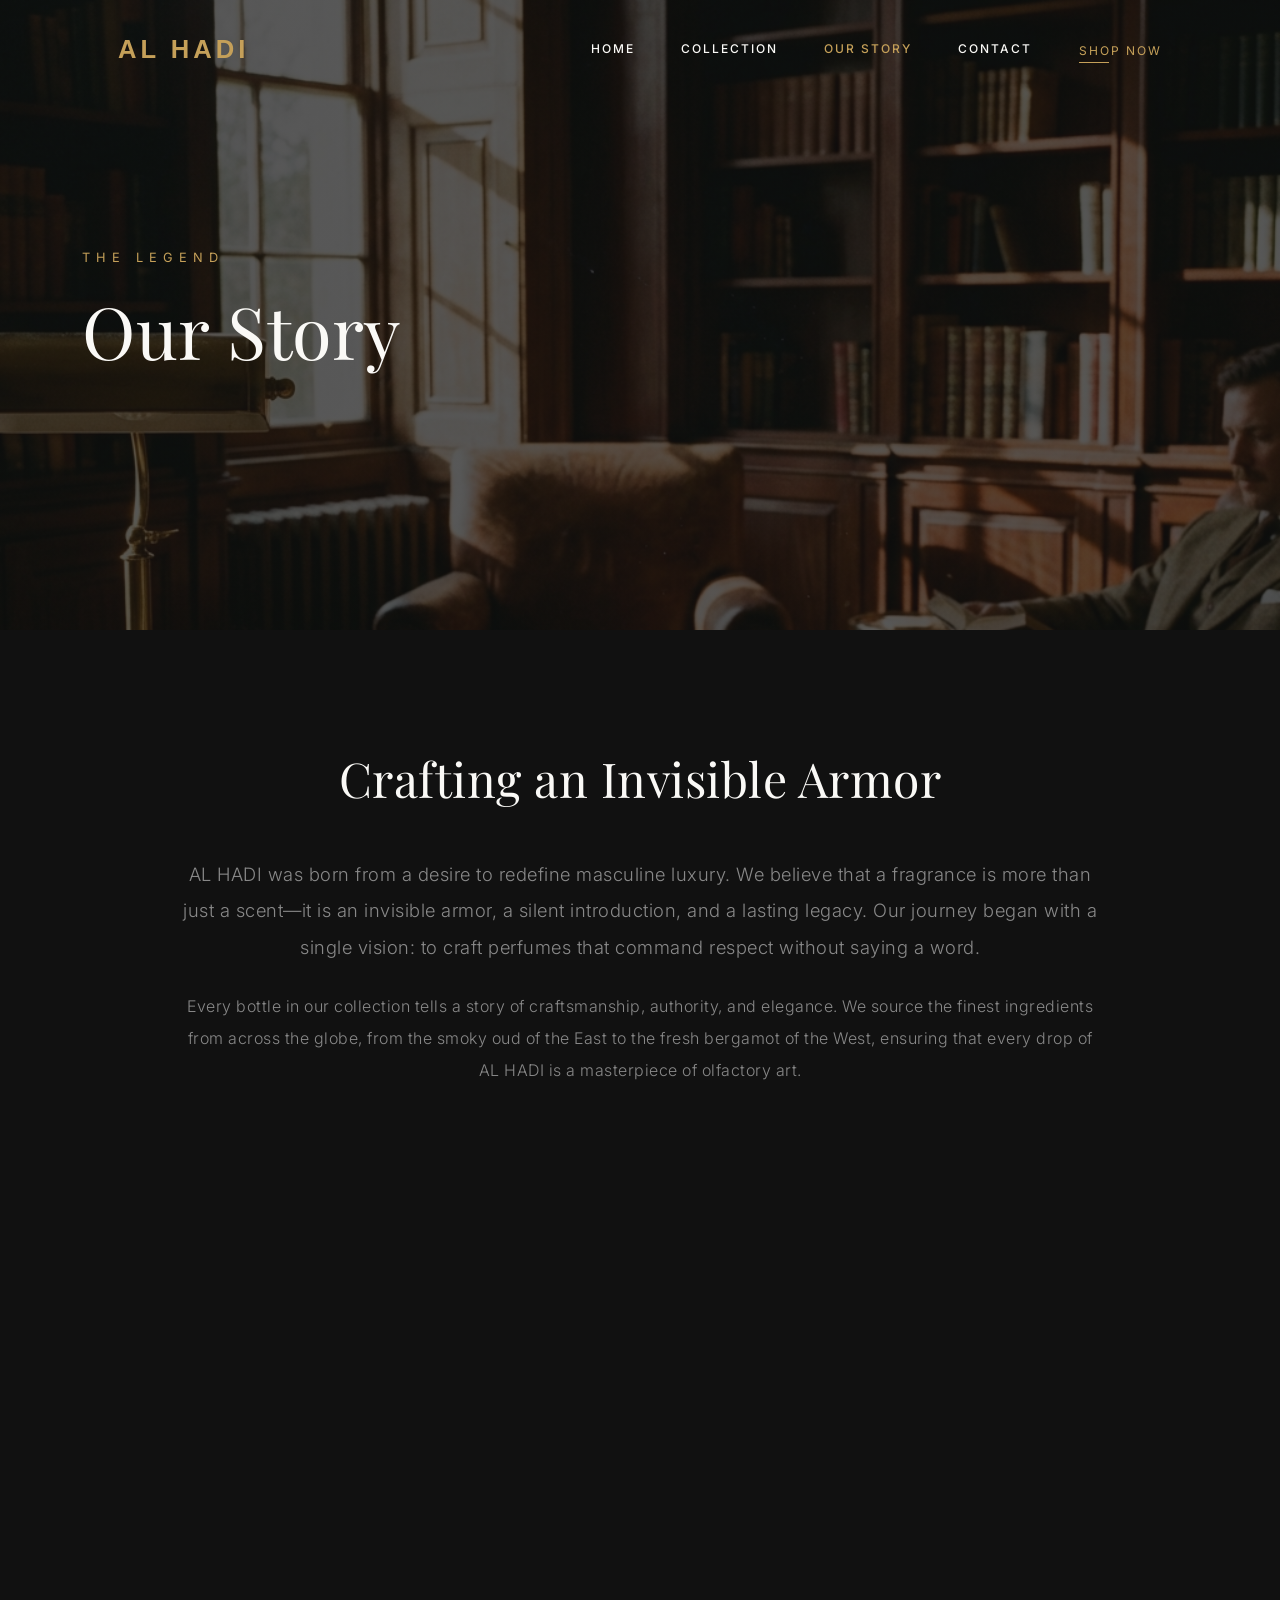
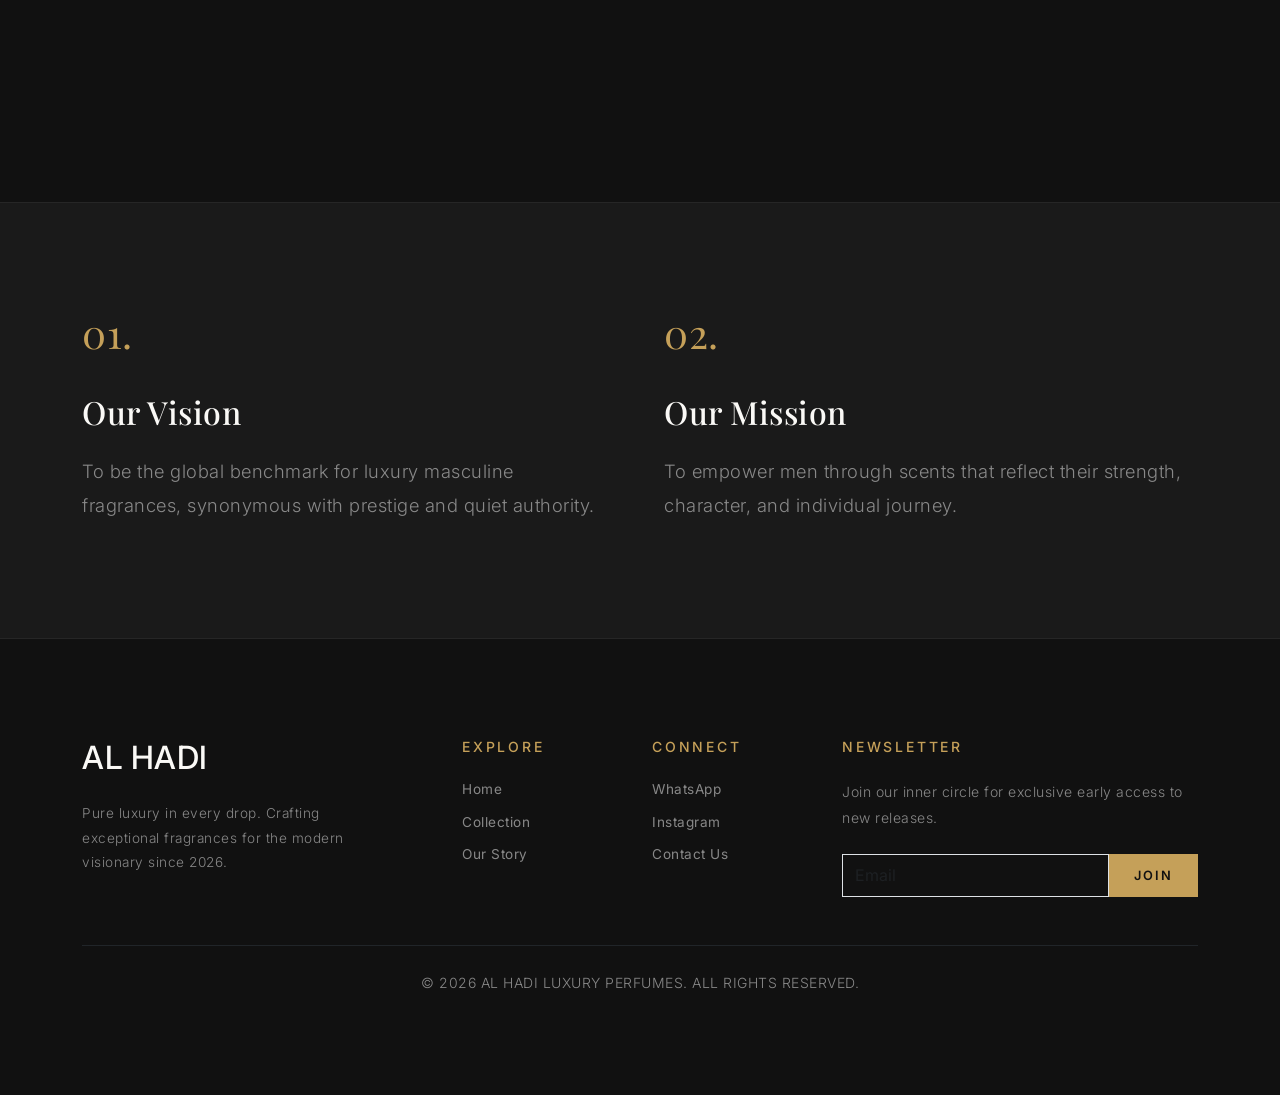
==== about.html @ e06d4dac "all files" ====
<!DOCTYPE html>
<html lang="en">

<head>
    <meta charset="UTF-8">
    <meta name="viewport" content="width=device-width, initial-scale=1.0">
    <title>Our Story | AL HADI Luxury Perfumes</title>
    <!-- Bootstrap 5 CSS -->
    <link href="https://cdn.jsdelivr.net/npm/bootstrap@5.3.3/dist/css/bootstrap.min.css" rel="stylesheet">
    <!-- Google Fonts -->
    <link rel="preconnect" href="https://fonts.googleapis.com">
    <link rel="preconnect" href="https://fonts.gstatic.com" crossorigin>
    <link
        href="https://fonts.googleapis.com/css2?family=Playfair+Display:ital,wght@0,400..900;1,400..900&family=Inter:wght@100..900&display=swap"
        rel="stylesheet">
    <link rel="stylesheet" href="css/main.css">
    <style>
        .about-hero {
            height: 70vh;
            display: flex;
            align-items: center;
            position: relative;
            background: linear-gradient(rgba(17, 17, 17, 0.7), rgba(17, 17, 17, 0.7)), url('assets/lifestyle_placeholder.jpg');
            background-size: cover;
            background-position: center;
            background-attachment: fixed;
        }

        .story-block {
            padding: 120px 0;
        }

        .vision-mission {
            padding: 100px 0;
            border-top: 1px solid rgba(255, 255, 255, 0.05);
            border-bottom: 1px solid rgba(255, 255, 255, 0.05);
        }

        .philosophy-icon {
            font-size: 2.5rem;
            color: var(--gold-accent);
            margin-bottom: 30px;
        }
    </style>
</head>

<body class="bg-black">

    <nav class="navbar navbar-expand-lg fixed-top luxury-nav scrolled" id="mainNav">
        <div class="container px-4 px-lg-5">
            <a class="navbar-brand logo" href="index.html">AL HADI</a>

            <button class="navbar-toggler" type="button" data-bs-toggle="collapse" data-bs-target="#navbarContent"
                aria-controls="navbarContent" aria-expanded="false" aria-label="Toggle navigation">
                <span class="navbar-toggler-icon"></span>
            </button>

            <div class="collapse navbar-collapse" id="navbarContent">
                <ul class="navbar-nav ms-auto mb-2 mb-lg-0">
                    <li class="nav-item"><a class="nav-link" href="index.html">Home</a></li>
                    <li class="nav-item"><a class="nav-link" href="collection.html">Collection</a></li>
                    <li class="nav-item"><a class="nav-link active" href="about.html">Our Story</a></li>
                    <li class="nav-item"><a class="nav-link" href="contact.html">Contact</a></li>
                </ul>
                <div class="ms-lg-4 d-none d-lg-block">
                    <a href="collection.html" class="btn-minimal">Shop Now</a>
                </div>
            </div>
        </div>
    </nav>

    <section class="about-hero">
        <div class="container">
            <div class="fade-up">
                <span class="subtitle">The Legend</span>
                <h1 class="serif display-2">Our Story</h1>
            </div>
        </div>
    </section>

    <main>
        <div class="story-block">
            <div class="container">
                <div class="row justify-content-center text-center">
                    <div class="col-lg-10">
                        <div class="fade-up">
                            <h2 class="serif display-5 mb-5">Crafting an Invisible Armor</h2>
                            <p class="lead text-muted mb-4" style="line-height: 2;">AL HADI was born from a desire to
                                redefine masculine luxury. We believe that a fragrance is more than just a scent—it is
                                an invisible armor, a silent introduction, and a lasting legacy. Our journey began with
                                a single vision: to craft perfumes that command respect without saying a word.</p>
                            <p class="text-muted mb-5" style="line-height: 2;">Every bottle in our collection tells a
                                story of craftsmanship, authority, and elegance. We source the finest ingredients from
                                across the globe, from the smoky oud of the East to the fresh bergamot of the West,
                                ensuring that every drop of AL HADI is a masterpiece of olfactory art.</p>
                            <img src="assets/lifestyle_placeholder.jpg" alt="Legacy" class="img-fluid reveal-right mt-5"
                                style="max-height: 500px; width: 100%; object-fit: cover;">
                        </div>
                    </div>
                </div>
            </div>
        </div>

        <div class="vision-mission bg-matte">
            <div class="container">
                <div class="row g-5">
                    <div class="col-md-6">
                        <div class="fade-up">
                            <div class="philosophy-icon serif">01.</div>
                            <h3 class="serif h2 mb-4">Our Vision</h3>
                            <p class="text-muted lead">To be the global benchmark for luxury masculine fragrances,
                                synonymous with prestige and quiet authority.</p>
                        </div>
                    </div>
                    <div class="col-md-6">
                        <div class="fade-up">
                            <div class="philosophy-icon serif">02.</div>
                            <h3 class="serif h2 mb-4">Our Mission</h3>
                            <p class="text-muted lead">To empower men through scents that reflect their strength,
                                character, and individual journey.</p>
                        </div>
                    </div>
                </div>
            </div>
        </div>
    </main>

    <footer class="bg-black text-ivory">
        <div class="container py-6">
            <div class="row gy-5">
                <div class="col-lg-4 col-md-6">
                    <div class="footer-brand">
                        <h2 class="logo mb-4">AL HADI</h2>
                        <p class="text-muted pe-lg-5">Pure luxury in every drop. Crafting exceptional fragrances for the
                            modern visionary since 2026.</p>
                    </div>
                </div>
                <div class="col-lg-2 col-md-3 col-6">
                    <h5 class="text-gold mb-4 small tracking-widest text-uppercase">Explore</h5>
                    <ul class="list-unstyled footer-links">
                        <li><a href="index.html">Home</a></li>
                        <li><a href="collection.html">Collection</a></li>
                        <li><a href="about.html">Our Story</a></li>
                    </ul>
                </div>
                <div class="col-lg-2 col-md-3 col-6">
                    <h5 class="text-gold mb-4 small tracking-widest text-uppercase">Connect</h5>
                    <ul class="list-unstyled footer-links">
                        <li><a href="https://wa.me/923096273676">WhatsApp</a></li>
                        <li><a href="#">Instagram</a></li>
                        <li><a href="contact.html">Contact Us</a></li>
                    </ul>
                </div>
                <div class="col-lg-4 col-md-12">
                    <h5 class="text-gold mb-4 small tracking-widest text-uppercase">Newsletter</h5>
                    <p class="text-muted small mb-4">Join our inner circle for exclusive early access to new releases.
                    </p>
                    <div class="newsletter-form d-flex">
                        <input type="email" placeholder="Email"
                            class="form-control bg-transparent border-gold text-white rounded-0">
                        <button class="btn-gold-fill">Join</button>
                    </div>
                </div>
            </div>
            <div class="footer-bottom mt-5 pt-4 border-top border-dark text-center">
                <p class="small text-muted mb-0">&copy; 2026 AL HADI LUXURY PERFUMES. ALL RIGHTS RESERVED.</p>
            </div>
        </div>
    </footer>

    <!-- Bootstrap JS Bundle -->
    <!-- Bootstrap JS Bundle -->
    <script src="https://cdn.jsdelivr.net/npm/bootstrap@5.3.3/dist/js/bootstrap.bundle.min.js"></script>
    <script src="js/products.js"></script>
    <script src="js/main.js"></script>
</body>

</html>
---- css/main.css ----
:root {
    --primary-black: #111111;
    --matte-black: #1A1A1A;
    --gold-accent: #C5A059;
    --gold-hover: #DBC08B;
    --ivory-white: #FAF9F6;
    --text-muted: #888888;
    --border-gold: rgba(197, 160, 89, 0.3);

    --serif: "Playfair Display", serif;
    --sans: "Inter", sans-serif;

    --transition: 0.6s cubic-bezier(0.4, 0, 0.2, 1);
    --transition-fast: 0.3s ease;
}

/* Base Styles */
body {
    background-color: var(--primary-black);
    color: var(--ivory-white);
    font-family: var(--sans);
    letter-spacing: 0.5px;
    overflow-x: hidden;
    -webkit-font-smoothing: antialiased;
}

p {
    color: var(--ivory-white);
    line-height: 1.8;
    font-weight: 300;
}

.lead {
    font-size: 1.15rem;
    font-weight: 300;
    line-height: 1.8;
}

.text-muted {
    color: var(--text-muted) !important;
}


.serif {
    font-family: var(--serif);
}

.tracking-widest {
    letter-spacing: 0.2em;
}

.text-gold {
    color: var(--gold-accent) !important;
}

.bg-matte {
    background-color: var(--matte-black) !important;
}

.bg-black {
    background-color: var(--primary-black) !important;
}

.text-ivory {
    color: var(--ivory-white) !important;
}

/* Scrollbar */
::-webkit-scrollbar {
    width: 6px;
}

::-webkit-scrollbar-track {
    background: var(--primary-black);
}

::-webkit-scrollbar-thumb {
    background: var(--gold-accent);
}

/* Navigation Overhaul */
.luxury-nav {
    padding: 25px 0;
    transition: var(--transition);
    background: transparent;
}

.luxury-nav.scrolled {
    background: rgba(17, 17, 17, 0.98);
    backdrop-filter: blur(15px);
    padding: 15px 0;
    border-bottom: 1px solid rgba(197, 160, 89, 0.1);
}

.navbar-brand.logo {
    font-size: 1.6rem;
    font-family:'Segoe UI', Tahoma, Geneva, Verdana, sans-serif;
    letter-spacing: 4px;
    color: var(--gold-accent) !important;
    text-transform: uppercase;
    font-weight: 700;
    display: flex;
    align-items: center;
}

.navbar-brand.logo img {
    height: 50px;
    width: auto;
    object-fit: contain;
    transition: var(--transition-fast);
    mix-blend-mode: screen;
    filter: brightness(1.2) contrast(1.1);
}

.luxury-nav.scrolled .navbar-brand.logo img {
    height: 40px;
}

.nav-link {
    color: var(--ivory-white) !important;
    text-transform: uppercase;
    font-size: 0.75rem;
    letter-spacing: 2px;
    font-weight: 500;
    margin: 0 15px;
    transition: var(--transition-fast);
    position: relative;
}

.nav-link:hover,
.nav-link.active {
    color: var(--gold-accent) !important;
}

/* Mobile Menu Styling */
@media (max-width: 991.98px) {
    .navbar-collapse {
        background: var(--matte-black);
        position: fixed;
        top: 0;
        right: -100%;
        width: 100%;
        height: 100vh;
        padding: 100px 30px;
        transition: 0.5s cubic-bezier(0.77, 0, 0.175, 1);
        display: block !important;
        z-index: 1050;
    }

    .navbar-collapse.show {
        right: 0;
    }

    .nav-item {
        border-bottom: 1px solid rgba(255, 255, 255, 0.05);
        padding: 15px 0;
    }

    .nav-link {
        font-size: 1.2rem;
        margin: 0;
        letter-spacing: 4px;
    }

    /* Fixed Close Button for Mobile */
    .navbar-toggler {
        border: none;
        padding: 0;
        z-index: 1100;
    }

    .navbar-toggler:focus {
        box-shadow: none;
    }

    .navbar-toggler-icon {
        background-image: none;
        position: relative;
        width: 25px;
        height: 2px;
        background-color: var(--gold-accent);
        transition: 0.3s;
    }

    .navbar-toggler-icon::before,
    .navbar-toggler-icon::after {
        content: '';
        position: absolute;
        width: 25px;
        height: 2px;
        background-color: var(--gold-accent);
        transition: 0.3s;
    }

    .navbar-toggler-icon::before {
        top: -8px;
        left: 0;
    }

    .navbar-toggler-icon::after {
        top: 8px;
        left: 0;
    }

    /* Animation for Toggler when open */
    .navbar-toggler:not(.collapsed) .navbar-toggler-icon {
        background-color: transparent;
    }

    .navbar-toggler:not(.collapsed) .navbar-toggler-icon::before {
        transform: rotate(45deg);
        top: 0;
    }

    .navbar-toggler:not(.collapsed) .navbar-toggler-icon::after {
        transform: rotate(-45deg);
        top: 0;
    }
}

/* Buttons */
.btn-premium {
    display: inline-block;
    padding: 16px 40px;
    border: 1px solid var(--gold-accent);
    color: var(--gold-accent);
    text-transform: uppercase;
    font-size: 0.75rem;
    letter-spacing: 3px;
    text-decoration: none;
    position: relative;
    overflow: hidden;
    background: transparent;
    transition: var(--transition);
}

.btn-premium:hover {
    background: var(--gold-accent);
    color: var(--primary-black);
}

.btn-outline-gold {
    display: inline-block;
    padding: 16px 40px;
    border: 1px solid rgba(255, 255, 255, 0.2);
    color: var(--ivory-white);
    text-transform: uppercase;
    font-size: 0.75rem;
    letter-spacing: 3px;
    text-decoration: none;
    transition: var(--transition);
}

.btn-outline-gold:hover {
    border-color: var(--gold-accent);
    color: var(--gold-accent);
}

.btn-minimal {
    color: var(--gold-accent);
    text-transform: uppercase;
    font-size: 0.75rem;
    letter-spacing: 2px;
    text-decoration: none;
    position: relative;
    padding-bottom: 5px;
}

.btn-minimal::after {
    content: '';
    position: absolute;
    bottom: 0;
    left: 0;
    width: 30px;
    height: 1px;
    background: var(--gold-accent);
    transition: var(--transition);
}

.btn-minimal:hover::after {
    width: 100%;
}

.btn-gold-fill {
    background-color: var(--gold-accent);
    color: var(--primary-black);
    border: none;
    padding: 12px 25px;
    font-size: 0.8rem;
    text-transform: uppercase;
    letter-spacing: 2px;
    font-weight: 600;
    transition: var(--transition);
}

.btn-gold-fill:hover {
    background-color: var(--gold-hover);
}

.hero {
    height: 100vh;
    width: 100%;
    position: relative;
    overflow: hidden;
    display: flex;
    align-items: center;
}

.hero-bg {
    position: absolute;
    top: 0;
    left: 0;
    width: 100%;
    height: 100%;
    object-fit: cover;
    z-index: -1;
}

.hero-overlay {
    position: absolute;
    top: 0;
    left: 0;
    width: 100%;
    height: 100%;
    background: linear-gradient(90deg, rgba(17, 17, 17, 0.8) 0%, rgba(17, 17, 17, 0.3) 40%, transparent 70%),
        linear-gradient(0deg, rgba(17, 17, 17, 0.4) 0%, transparent 20%);
    z-index: 0;
}

.hero-content {
    position: relative;
    z-index: 11;
}

.subtitle {
    display: block;
    color: var(--gold-accent);
    text-transform: uppercase;
    letter-spacing: 6px;
    font-size: 0.8rem;
    margin-bottom: 20px;
}

.hero h1 {
    font-family: var(--serif);
    margin-bottom: 25px;
    line-height: 1.1;
    font-size: clamp(3.5rem, 8vw, 6rem);
    letter-spacing: 12px;
    text-transform: uppercase;
    font-weight: 800;
    text-shadow: 0 10px 30px rgba(0, 0, 0, 0.5);
}

.hero-description {
    font-size: 1.15rem;
    color: var(--ivory-white);
    opacity: 0.9;
    line-height: 1.8;
    font-weight: 300;
    letter-spacing: 0.5px;
    max-width: 450px;
}

.scroll-indicator {
    position: absolute;
    bottom: 40px;
    right: 5%;
    display: flex;
    flex-direction: column;
    align-items: center;
    gap: 20px;
    z-index: 1;
}

.scroll-indicator span {
    text-transform: uppercase;
    font-size: 0.6rem;
    letter-spacing: 4px;
    writing-mode: vertical-lr;
    color: var(--gold-accent);
}

.scroll-indicator .line {
    width: 1px;
    height: 60px;
    background: linear-gradient(to bottom, var(--gold-accent), transparent);
}

/* Product Cards */
.product-card {
    background: var(--matte-black);
    padding: 40px;
    border: 1px solid transparent;
    transition: var(--transition);
    height: 100%;
    display: flex;
    flex-direction: column;
    align-items: center;
    text-align: center;
}

.product-card:hover {
    border-color: var(--border-gold);
    transform: translateY(-10px);
}

.product-img {
    width: 100%;
    aspect-ratio: 3/4;
    overflow: hidden;
    margin-bottom: 30px;
}

.product-img img {
    width: 100%;
    height: 100%;
    object-fit: cover;
    transition: var(--transition);
}

.product-card:hover .product-img img {
    transform: scale(1.05);
}

.product-card .category {
    font-size: 0.65rem;
    text-transform: uppercase;
    letter-spacing: 3px;
    color: var(--gold-accent);
    margin-bottom: 10px;
}

.product-card h3 {
    font-family: var(--serif);
    font-size: 1.4rem;
    margin-bottom: 10px;
}

.product-price {
    font-size: 1rem;
    font-weight: 500;
    margin-bottom: 25px;
    color: var(--ivory-white);
}

/* Animations */
.fade-up {
    opacity: 0;
    transform: translateY(40px);
    transition: opacity 1s cubic-bezier(0.25, 0.46, 0.45, 0.94),
        transform 1s cubic-bezier(0.25, 0.46, 0.45, 0.94);
}

.fade-up.visible {
    opacity: 1;
    transform: translateY(0);
}

.reveal-right {
    clip-path: inset(0 100% 0 0);
    transition: clip-path 1.2s cubic-bezier(0.77, 0, 0.175, 1);
}

.reveal-right.visible {
    clip-path: inset(0 0 0 0);
}

/* Footer Section */
.py-6 {
    padding-top: 100px;
    padding-bottom: 100px;
}

.footer-links li a {
    color: var(--text-muted);
    text-decoration: none;
    font-size: 0.85rem;
    transition: var(--transition-fast);
    display: block;
    margin-bottom: 12px;
}

.footer-links li a:hover {
    color: var(--gold-accent);
    padding-left: 5px;
}

footer p {
    color: var(--text-muted);
    font-size: 0.85rem;
}

.form-control:focus {
    box-shadow: none;
    border-color: var(--gold-accent);
}

/* Responsive */
@media (max-width: 991px) {
    .display-1 {
        font-size: 4rem;
    }

    header {
        padding: 20px 0;
    }

    .hero-content {
        text-align: center;
    }

    .hero .d-flex {
        justify-content: center;
    }
}

@media (max-width: 576px) {
    .display-1 {
        font-size: 3rem;
    }

    .btn-premium,
    .btn-outline-gold {
        padding: 12px 25px;
        font-size: 0.65rem;
    }
}

/* Luxury Modal Styles */
.luxury-modal .modal-content {
    background-color: var(--matte-black);
    color: var(--ivory-white);
    border: 1px solid var(--border-gold);
    border-radius: 0;
    box-shadow: 0 25px 50px -12px rgba(0, 0, 0, 0.5);
}

.luxury-modal .modal-header {
    border-bottom: 1px solid rgba(197, 160, 89, 0.1);
    padding: 2rem 2rem 1rem;
}

.luxury-modal .modal-title {
    font-family: var(--serif);
    text-transform: uppercase;
    letter-spacing: 4px;
    font-size: 1.25rem;
    color: var(--gold-accent);
}

.luxury-modal .btn-close {
    filter: invert(1) sepia(1) saturate(5) hue-rotate(10deg);
    opacity: 0.8;
}

.luxury-modal .modal-body {
    padding: 2rem;
}

.luxury-modal .form-label {
    text-transform: uppercase;
    font-size: 0.65rem;
    letter-spacing: 2px;
    color: var(--gold-accent);
    margin-bottom: 0.75rem;
}

.luxury-modal .form-control {
    background-color: rgba(255, 255, 255, 0.03);
    border: 1px solid rgba(255, 255, 255, 0.1);
    border-radius: 0;
    color: var(--ivory-white);
    padding: 0.75rem 1rem;
    transition: var(--transition-fast);
}

.luxury-modal .form-control:focus {
    background-color: rgba(255, 255, 255, 0.05);
    border-color: var(--gold-accent);
    box-shadow: 0 0 15px rgba(197, 160, 89, 0.2);
    outline: none;
}

.luxury-modal .order-summary-box {
    background: rgba(197, 160, 89, 0.05);
    border-left: 2px solid var(--gold-accent);
    padding: 1.5rem;
    margin-bottom: 2rem;
}

.luxury-modal .modal-footer {
    border-top: none;
    padding: 0 2rem 2rem;
    gap: 1rem;
}

.luxury-modal .btn-cancel {
    background: transparent;
    color: var(--text-muted);
    border: none;
    text-transform: uppercase;
    font-size: 0.75rem;
    letter-spacing: 2px;
    transition: var(--transition-fast);
}

.luxury-modal .btn-cancel:hover {
    color: var(--ivory-white);
}

/* Mobile Fixes for Modal */
@media (max-width: 576px) {
    .luxury-modal .modal-dialog {
        margin: 0.5rem;
    }

    .luxury-modal .modal-body {
        padding: 1.5rem;
    }

    .luxury-modal .form-control {
        font-size: 16px;
        /* Prevent iOS zoom */
    }
}
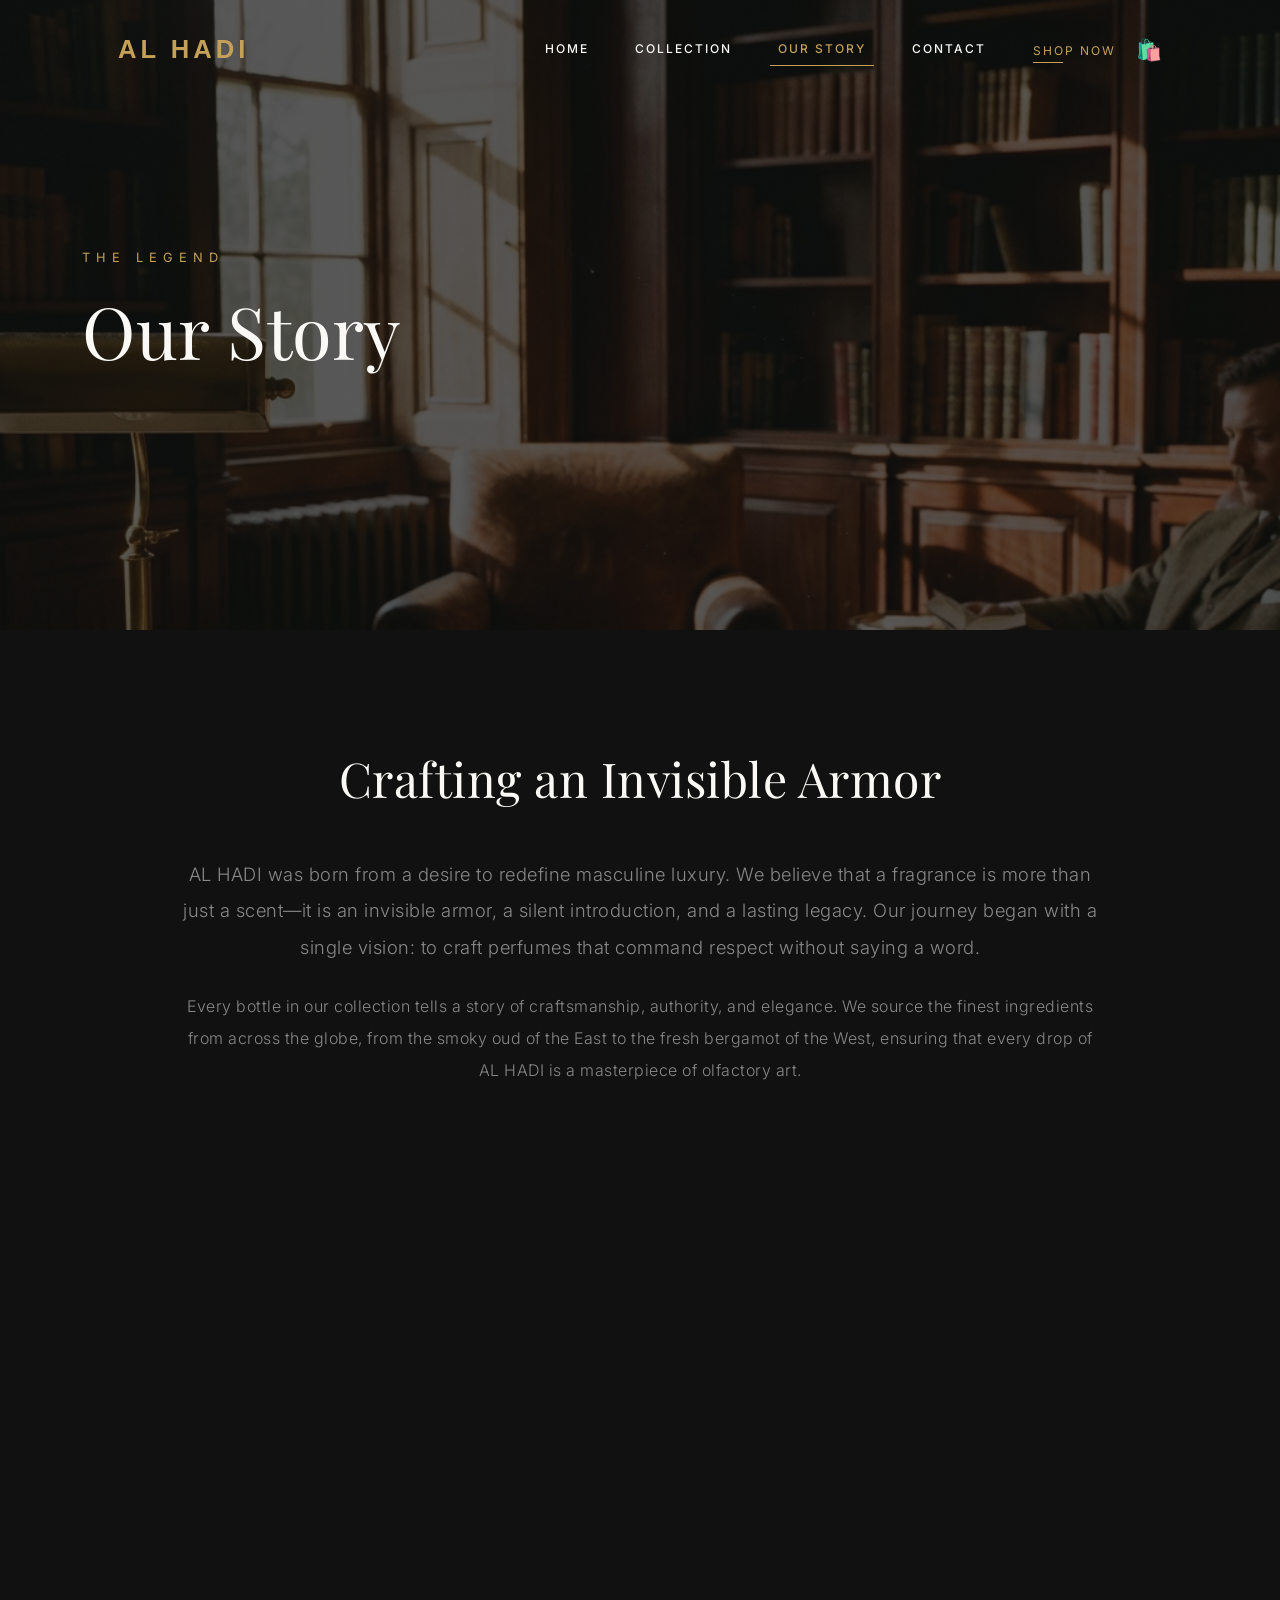
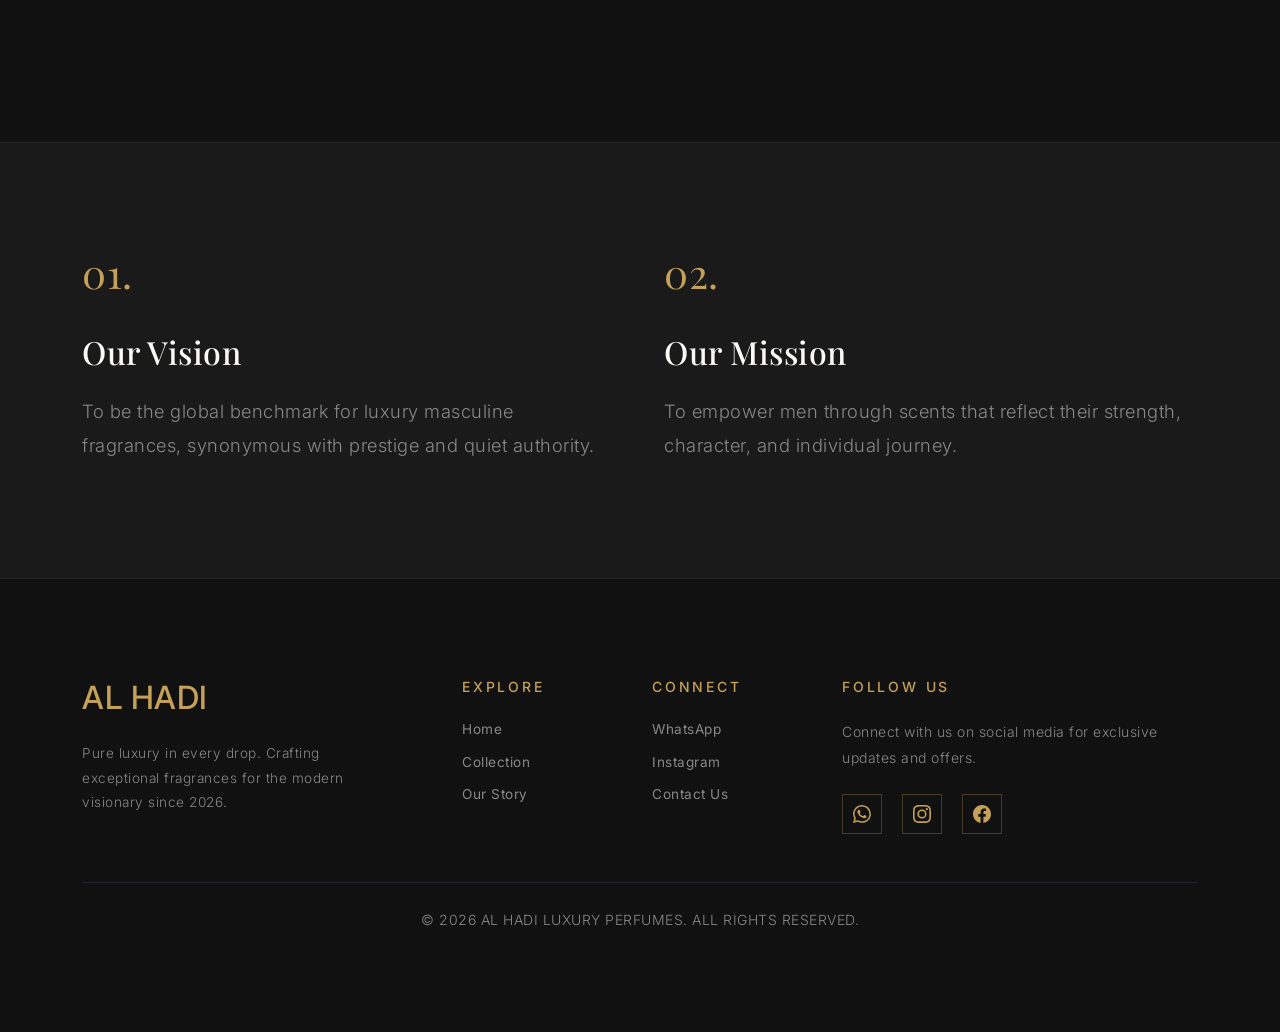
==== commit aea750c9: "Update about.html" ====
--- a/about.html
+++ b/about.html
@@ -27,7 +27,7 @@
         }
 
         .story-block {
-            padding: 120px 0;
+            padding: 120px 0 60px 0;
         }
 
         .vision-mission {
@@ -64,6 +64,10 @@
                 </ul>
                 <div class="ms-lg-4 d-none d-lg-block">
                     <a href="collection.html" class="btn-minimal">Shop Now</a>
+                </div>
+                <div class="cart-icon-wrapper">
+                    <span class="cart-icon">🛍️</span>
+                    <span class="cart-badge" style="display: none;">0</span>
                 </div>
             </div>
         </div>
@@ -130,7 +134,7 @@
             <div class="row gy-5">
                 <div class="col-lg-4 col-md-6">
                     <div class="footer-brand">
-                        <h2 class="logo mb-4">AL HADI</h2>
+                        <h2 class="logo mb-4" style="color: var(--gold-accent);">AL HADI</h2>
                         <p class="text-muted pe-lg-5">Pure luxury in every drop. Crafting exceptional fragrances for the
                             modern visionary since 2026.</p>
                     </div>
@@ -152,13 +156,30 @@
                     </ul>
                 </div>
                 <div class="col-lg-4 col-md-12">
-                    <h5 class="text-gold mb-4 small tracking-widest text-uppercase">Newsletter</h5>
-                    <p class="text-muted small mb-4">Join our inner circle for exclusive early access to new releases.
+                    <h5 class="text-gold mb-4 small tracking-widest text-uppercase">Follow Us</h5>
+                    <p class="text-muted small mb-4">Connect with us on social media for exclusive updates and offers.
                     </p>
-                    <div class="newsletter-form d-flex">
-                        <input type="email" placeholder="Email"
-                            class="form-control bg-transparent border-gold text-white rounded-0">
-                        <button class="btn-gold-fill">Join</button>
+                    <div class="social-icons">
+                        <a href="https://wa.me/923096273676" class="social-icon" aria-label="WhatsApp">
+                            <svg width="18" height="18" fill="currentColor" viewBox="0 0 16 16">
+                                <path
+                                    d="M13.601 2.326A7.854 7.854 0 0 0 7.994 0C3.627 0 .068 3.558.064 7.926c0 1.399.366 2.76 1.057 3.965L0 16l4.204-1.102a7.933 7.933 0 0 0 3.79.965h.004c4.368 0 7.926-3.558 7.93-7.93A7.898 7.898 0 0 0 13.6 2.326zM7.994 14.521a6.573 6.573 0 0 1-3.356-.92l-.24-.144-2.494.654.666-2.433-.156-.251a6.56 6.56 0 0 1-1.007-3.505c0-3.626 2.957-6.584 6.591-6.584a6.56 6.56 0 0 1 4.66 1.931 6.557 6.557 0 0 1 1.928 4.66c-.004 3.639-2.961 6.592-6.592 6.592zm3.615-4.934c-.197-.099-1.17-.578-1.353-.646-.182-.065-.315-.099-.445.099-.133.197-.513.646-.627.775-.114.133-.232.148-.43.05-.197-.1-.836-.308-1.592-.985-.59-.525-.985-1.175-1.103-1.372-.114-.198-.011-.304.088-.403.087-.088.197-.232.296-.346.1-.114.133-.198.198-.33.065-.134.034-.248-.015-.347-.05-.099-.445-1.076-.612-1.47-.16-.389-.323-.335-.445-.34-.114-.007-.247-.007-.38-.007a.729.729 0 0 0-.529.247c-.182.198-.691.677-.691 1.654 0 .977.71 1.916.81 2.049.098.133 1.394 2.132 3.383 2.992.47.205.84.326 1.129.418.475.152.904.129 1.246.08.38-.058 1.171-.48 1.338-.943.164-.464.164-.86.114-.943-.049-.084-.182-.133-.38-.232z" />
+                            </svg>
+                        </a>
+                        <a href="https://instagram.com/alhadi_perfumes" class="social-icon" aria-label="Instagram"
+                            target="_blank">
+                            <svg width="18" height="18" fill="currentColor" viewBox="0 0 16 16">
+                                <path
+                                    d="M8 0C5.829 0 5.556.01 4.703.048 3.85.088 3.269.222 2.76.42a3.917 3.917 0 0 0-1.417.923A3.927 3.927 0 0 0 .42 2.76C.222 3.268.087 3.85.048 4.7.01 5.555 0 5.827 0 8.001c0 2.172.01 2.444.048 3.297.04.852.174 1.433.372 1.942.205.526.478.972.923 1.417.444.445.89.719 1.416.923.51.198 1.09.333 1.942.372C5.555 15.99 5.827 16 8 16s2.444-.01 3.298-.048c.851-.04 1.434-.174 1.943-.372a3.916 3.916 0 0 0 1.416-.923c.445-.445.718-.891.923-1.417.197-.509.332-1.09.372-1.942C15.99 10.445 16 10.173 16 8s-.01-2.445-.048-3.299c-.04-.851-.175-1.433-.372-1.941a3.926 3.926 0 0 0-.923-1.417A3.911 3.911 0 0 0 13.24.42c-.51-.198-1.092-.333-1.943-.372C10.443.01 10.172 0 7.998 0h.003zm-.717 1.442h.718c2.136 0 2.389.007 3.232.046.78.035 1.204.166 1.486.275.373.145.64.319.92.599.28.28.453.546.598.92.11.281.24.705.275 1.485.039.843.047 1.096.047 3.231s-.008 2.389-.047 3.232c-.035.78-.166 1.203-.275 1.485a2.47 2.47 0 0 1-.599.919c-.28.28-.546.453-.92.598-.28.11-.704.24-1.485.276-.843.038-1.096.047-3.232.047s-2.39-.009-3.233-.047c-.78-.036-1.203-.166-1.485-.276a2.478 2.478 0 0 1-.92-.598 2.48 2.48 0 0 1-.6-.92c-.109-.281-.24-.705-.275-1.485-.038-.843-.046-1.096-.046-3.233 0-2.136.008-2.388.046-3.231.036-.78.166-1.204.276-1.486.145-.373.319-.64.599-.92.28-.28.546-.453.92-.598.282-.11.705-.24 1.485-.276.738-.034 1.024-.044 2.515-.045v.002zm4.988 1.328a.96.96 0 1 0 0 1.92.96.96 0 0 0 0-1.92zm-4.27 1.122a4.109 4.109 0 1 0 0 8.217 4.109 4.109 0 0 0 0-8.217zm0 1.441a2.667 2.667 0 1 1 0 5.334 2.667 2.667 0 0 1 0-5.334z" />
+                            </svg>
+                        </a>
+                        <a href="https://facebook.com/alhadiperfumes" class="social-icon" aria-label="Facebook"
+                            target="_blank">
+                            <svg width="18" height="18" fill="currentColor" viewBox="0 0 16 16">
+                                <path
+                                    d="M16 8.049c0-4.446-3.582-8.05-8-8.05C3.58 0-.002 3.603-.002 8.05c0 4.017 2.926 7.347 6.75 7.951v-5.625h-2.03V8.05H6.75V6.275c0-2.017 1.195-3.131 3.022-3.131.876 0 1.791.157 1.791.157v1.98h-1.009c-.993 0-1.303.621-1.303 1.258v1.51h2.218l-.354 2.326H9.25V16c3.824-.604 6.75-3.934 6.75-7.951z" />
+                            </svg>
+                        </a>
                     </div>
                 </div>
             </div>
--- a/css/main.css
+++ b/css/main.css
@@ -94,7 +94,7 @@
 
 .navbar-brand.logo {
     font-size: 1.6rem;
-    font-family:'Segoe UI', Tahoma, Geneva, Verdana, sans-serif;
+    font-family: 'Segoe UI', Tahoma, Geneva, Verdana, sans-serif;
     letter-spacing: 4px;
     color: var(--gold-accent) !important;
     text-transform: uppercase;
@@ -127,9 +127,73 @@
     position: relative;
 }
 
+.nav-link {
+    position: relative;
+}
+
+.nav-link::after {
+    content: '';
+    position: absolute;
+    bottom: 0;
+    left: 0;
+    width: 0;
+    height: 1px;
+    background: var(--gold-accent);
+    transition: width 0.3s ease;
+}
+
 .nav-link:hover,
 .nav-link.active {
     color: var(--gold-accent) !important;
+}
+
+.nav-link:hover::after,
+.nav-link.active::after {
+    width: 100%;
+}
+
+/* Cart Icon in Navbar */
+.cart-icon-wrapper {
+    position: relative;
+    display: inline-block;
+    margin-left: 20px;
+    cursor: pointer;
+    transition: var(--transition-fast);
+}
+
+.cart-icon-wrapper:hover {
+    transform: translateY(-2px);
+}
+
+/* Mobile Cart Icon */
+@media (max-width: 991.98px) {
+    .cart-icon-wrapper {
+        display: inline-block !important;
+        position: fixed;
+        top: 20px;
+        right: 70px;
+        z-index: 1100;
+        margin-left: 0;
+    }
+}
+
+.cart-icon {
+    font-size: 1.3rem;
+    color: var(--gold-accent);
+}
+
+.cart-badge {
+    position: absolute;
+    top: -8px;
+    right: -10px;
+    background: var(--gold-accent);
+    color: var(--primary-black);
+    font-size: 0.65rem;
+    font-weight: 700;
+    padding: 2px 6px;
+    border-radius: 10px;
+    min-width: 18px;
+    text-align: center;
 }
 
 /* Mobile Menu Styling */
@@ -237,6 +301,8 @@
 .btn-premium:hover {
     background: var(--gold-accent);
     color: var(--primary-black);
+    transform: translateY(-2px);
+    box-shadow: 0 10px 25px rgba(197, 160, 89, 0.3);
 }
 
 .btn-outline-gold {
@@ -254,6 +320,8 @@
 .btn-outline-gold:hover {
     border-color: var(--gold-accent);
     color: var(--gold-accent);
+    background: rgba(197, 160, 89, 0.05);
+    transform: translateY(-2px);
 }
 
 .btn-minimal {
@@ -277,6 +345,10 @@
     transition: var(--transition);
 }
 
+.btn-minimal:hover {
+    color: var(--gold-hover);
+}
+
 .btn-minimal:hover::after {
     width: 100%;
 }
@@ -295,6 +367,8 @@
 
 .btn-gold-fill:hover {
     background-color: var(--gold-hover);
+    transform: translateY(-2px);
+    box-shadow: 0 8px 20px rgba(197, 160, 89, 0.4);
 }
 
 .hero {
@@ -348,8 +422,10 @@
     font-size: clamp(3.5rem, 8vw, 6rem);
     letter-spacing: 12px;
     text-transform: uppercase;
-    font-weight: 800;
+    font-weight: 600;
     text-shadow: 0 10px 30px rgba(0, 0, 0, 0.5);
+    opacity: 0.85;
+    text-align: center;
 }
 
 .hero-description {
@@ -403,6 +479,8 @@
 .product-card:hover {
     border-color: var(--border-gold);
     transform: translateY(-10px);
+    background: rgba(197, 160, 89, 0.03);
+    box-shadow: 0 15px 40px rgba(0, 0, 0, 0.4);
 }
 
 .product-img {
@@ -481,9 +559,53 @@
     margin-bottom: 12px;
 }
 
+.footer-links li a {
+    position: relative;
+}
+
+.footer-links li a::after {
+    content: '';
+    position: absolute;
+    bottom: -2px;
+    left: 0;
+    width: 0;
+    height: 1px;
+    background: var(--gold-accent);
+    transition: width 0.3s ease;
+}
+
 .footer-links li a:hover {
     color: var(--gold-accent);
-    padding-left: 5px;
+    padding-left: 0;
+}
+
+.footer-links li a:hover::after {
+    width: 100%;
+}
+
+/* Social Icons in Footer */
+.social-icons {
+    display: flex;
+    gap: 20px;
+    margin-top: 20px;
+}
+
+.social-icon {
+    display: inline-flex;
+    align-items: center;
+    justify-content: center;
+    width: 40px;
+    height: 40px;
+    border: 1px solid var(--border-gold);
+    color: var(--gold-accent);
+    text-decoration: none;
+    transition: var(--transition-fast);
+    font-size: 1.1rem;
+}
+
+.social-icon:hover {
+    color: var(--gold-accent);
+    border-color: var(--gold-accent);
 }
 
 footer p {
@@ -494,6 +616,21 @@
 .form-control:focus {
     box-shadow: none;
     border-color: var(--gold-accent);
+}
+
+.form-control::placeholder {
+    color: rgba(250, 249, 246, 0.6) !important;
+    opacity: 1;
+}
+
+.form-control::-webkit-input-placeholder {
+    color: rgba(250, 249, 246, 0.6) !important;
+    opacity: 1;
+}
+
+.form-control::-moz-placeholder {
+    color: rgba(250, 249, 246, 0.6) !important;
+    opacity: 1;
 }
 
 /* Responsive */
@@ -623,4 +760,380 @@
         font-size: 16px;
         /* Prevent iOS zoom */
     }
+}
+
+/* Shopping Cart Modal */
+.cart-modal {
+    position: fixed;
+    top: 0;
+    right: -100%;
+    width: 450px;
+    max-width: 90vw;
+    height: 100vh;
+    background: var(--matte-black);
+    border-left: 1px solid var(--border-gold);
+    z-index: 9999;
+    transition: right 0.4s cubic-bezier(0.77, 0, 0.175, 1);
+    display: flex;
+    flex-direction: column;
+    box-shadow: -10px 0 40px rgba(0, 0, 0, 0.5);
+}
+
+.cart-modal.active {
+    right: 0;
+}
+
+.cart-overlay {
+    position: fixed;
+    top: 0;
+    left: 0;
+    width: 100%;
+    height: 100vh;
+    background: rgba(0, 0, 0, 0.8);
+    z-index: 9998;
+    opacity: 0;
+    visibility: hidden;
+    transition: opacity 0.4s ease, visibility 0.4s ease;
+}
+
+.cart-overlay.active {
+    opacity: 1;
+    visibility: visible;
+}
+
+.cart-header {
+    padding: 30px;
+    border-bottom: 1px solid var(--border-gold);
+    display: flex;
+    justify-content: space-between;
+    align-items: center;
+}
+
+.cart-header h3 {
+    font-family: var(--serif);
+    font-size: 1.5rem;
+    color: var(--gold-accent);
+    text-transform: uppercase;
+    letter-spacing: 4px;
+    margin: 0;
+}
+
+.cart-close {
+    background: transparent;
+    border: none;
+    color: var(--ivory-white);
+    font-size: 1.5rem;
+    cursor: pointer;
+    transition: var(--transition-fast);
+    padding: 5px 10px;
+}
+
+.cart-close:hover {
+    color: var(--gold-accent);
+    transform: rotate(90deg);
+}
+
+.cart-body {
+    flex: 1;
+    overflow-y: auto;
+    padding: 20px 30px;
+}
+
+.cart-empty {
+    text-align: center;
+    padding: 60px 20px;
+    color: var(--text-muted);
+}
+
+.cart-empty-icon {
+    font-size: 3rem;
+    margin-bottom: 20px;
+    opacity: 0.3;
+}
+
+.cart-item {
+    display: flex;
+    gap: 15px;
+    padding: 20px 0;
+    border-bottom: 1px solid rgba(255, 255, 255, 0.05);
+}
+
+.cart-item-img {
+    width: 80px;
+    height: 100px;
+    object-fit: cover;
+    border: 1px solid var(--border-gold);
+}
+
+.cart-item-details {
+    flex: 1;
+}
+
+.cart-item-name {
+    font-family: var(--serif);
+    font-size: 1rem;
+    color: var(--ivory-white);
+    margin-bottom: 5px;
+}
+
+.cart-item-category {
+    font-size: 0.65rem;
+    color: var(--gold-accent);
+    text-transform: uppercase;
+    letter-spacing: 2px;
+    margin-bottom: 10px;
+}
+
+.cart-item-price {
+    font-size: 0.9rem;
+    color: var(--ivory-white);
+    font-weight: 500;
+}
+
+.cart-item-controls {
+    display: flex;
+    align-items: center;
+    gap: 10px;
+    margin-top: 10px;
+}
+
+.cart-qty-btn {
+    background: transparent;
+    border: 1px solid var(--border-gold);
+    color: var(--gold-accent);
+    width: 28px;
+    height: 28px;
+    display: flex;
+    align-items: center;
+    justify-content: center;
+    cursor: pointer;
+    transition: var(--transition-fast);
+    font-size: 0.9rem;
+}
+
+.cart-qty-btn:hover {
+    background: var(--gold-accent);
+    color: var(--primary-black);
+}
+
+.cart-qty-display {
+    color: var(--ivory-white);
+    font-size: 0.9rem;
+    min-width: 30px;
+    text-align: center;
+}
+
+.cart-remove-btn {
+    background: transparent;
+    border: none;
+    color: var(--text-muted);
+    font-size: 0.7rem;
+    text-transform: uppercase;
+    letter-spacing: 1px;
+    cursor: pointer;
+    transition: var(--transition-fast);
+    margin-left: auto;
+}
+
+.cart-remove-btn:hover {
+    color: #ff4444;
+}
+
+.cart-footer {
+    padding: 30px;
+    border-top: 1px solid var(--border-gold);
+    background: rgba(0, 0, 0, 0.3);
+}
+
+.cart-total {
+    display: flex;
+    justify-content: space-between;
+    align-items: center;
+    margin-bottom: 20px;
+}
+
+.cart-total-label {
+    font-size: 0.8rem;
+    text-transform: uppercase;
+    letter-spacing: 3px;
+    color: var(--gold-accent);
+}
+
+.cart-total-amount {
+    font-family: var(--serif);
+    font-size: 1.8rem;
+    color: var(--ivory-white);
+}
+
+.cart-checkout-btn {
+    width: 100%;
+    padding: 16px;
+    background: var(--gold-accent);
+    color: var(--primary-black);
+    border: none;
+    text-transform: uppercase;
+    font-size: 0.8rem;
+    letter-spacing: 3px;
+    font-weight: 600;
+    cursor: pointer;
+    transition: var(--transition-fast);
+}
+
+.cart-checkout-btn:hover {
+    background: var(--gold-hover);
+    transform: translateY(-2px);
+    box-shadow: 0 8px 20px rgba(197, 160, 89, 0.4);
+}
+
+.cart-checkout-btn:disabled {
+    opacity: 0.5;
+    cursor: not-allowed;
+}
+
+/* Add to Cart Button on Product Cards */
+.btn-add-cart {
+    display: inline-block;
+    padding: 12px 30px;
+    border: 1px solid var(--border-gold);
+    background: transparent;
+    color: var(--ivory-white);
+    text-transform: uppercase;
+    font-size: 0.7rem;
+    letter-spacing: 2px;
+    text-decoration: none;
+    transition: var(--transition-fast);
+    cursor: pointer;
+    margin-top: 10px;
+}
+
+.btn-add-cart:hover {
+    background: var(--gold-accent);
+    color: var(--primary-black);
+    border-color: var(--gold-accent);
+    transform: translateY(-2px);
+}
+
+@media (max-width: 576px) {
+    .cart-modal {
+        width: 100%;
+        max-width: 100%;
+    }
+
+    .cart-header,
+    .cart-body,
+    .cart-footer {
+        padding: 20px;
+    }
+}
+
+/* Customer Details Modal Styling */
+.luxury-modal .modal-content {
+    background: var(--matte-black);
+    border: 1px solid var(--border-gold);
+    border-radius: 0;
+    color: var(--ivory-white);
+}
+
+.luxury-modal .modal-header {
+    border-bottom: 1px solid var(--border-gold);
+    padding: 25px 30px;
+}
+
+.luxury-modal .modal-title {
+    font-family: 'Playfair Display', serif;
+    font-size: 1.5rem;
+    color: var(--gold-accent);
+    font-weight: 600;
+}
+
+.luxury-modal .btn-close {
+    filter: invert(1);
+    opacity: 0.7;
+}
+
+.luxury-modal .btn-close:hover {
+    opacity: 1;
+}
+
+.luxury-modal .modal-body {
+    padding: 30px;
+}
+
+.luxury-modal .order-summary-box {
+    background: rgba(197, 160, 89, 0.05);
+    border: 1px solid var(--border-gold);
+    padding: 20px;
+    margin-bottom: 25px;
+}
+
+.luxury-modal .form-label {
+    color: var(--gold-accent);
+    font-size: 0.85rem;
+    text-transform: uppercase;
+    letter-spacing: 1px;
+    font-weight: 600;
+    margin-bottom: 8px;
+}
+
+.luxury-modal .form-control {
+    background: rgba(250, 249, 246, 0.03);
+    border: 1px solid var(--border-gold);
+    color: var(--ivory-white);
+    border-radius: 0;
+    padding: 12px 15px;
+    font-size: 0.95rem;
+    transition: var(--transition-fast);
+}
+
+.luxury-modal .form-control:focus {
+    background: rgba(250, 249, 246, 0.05);
+    border-color: var(--gold-accent);
+    box-shadow: 0 0 0 0.2rem rgba(197, 160, 89, 0.15);
+    color: var(--ivory-white);
+}
+
+.luxury-modal .form-control::placeholder {
+    color: rgba(250, 249, 246, 0.4);
+}
+
+.luxury-modal .modal-footer {
+    border-top: 1px solid var(--border-gold);
+    padding: 20px 30px;
+    display: flex;
+    gap: 15px;
+}
+
+.luxury-modal .btn-cancel {
+    background: transparent;
+    border: 1px solid var(--border-gold);
+    color: var(--ivory-white);
+    padding: 12px 25px;
+    text-transform: uppercase;
+    letter-spacing: 1.5px;
+    font-size: 0.8rem;
+    font-weight: 600;
+    transition: var(--transition-fast);
+    border-radius: 0;
+}
+
+.luxury-modal .btn-cancel:hover {
+    background: rgba(197, 160, 89, 0.1);
+    border-color: var(--gold-accent);
+    color: var(--gold-accent);
+}
+
+/* Ensure mobile cart visibility */
+@media (max-width: 991.98px) {
+    .cart-icon-wrapper {
+        display: inline-block !important;
+        position: fixed !important;
+        top: 20px;
+        right: 70px;
+        z-index: 1100;
+        margin-left: 0;
+    }
+
+    .cart-badge {
+        display: block !important;
+    }
 }
